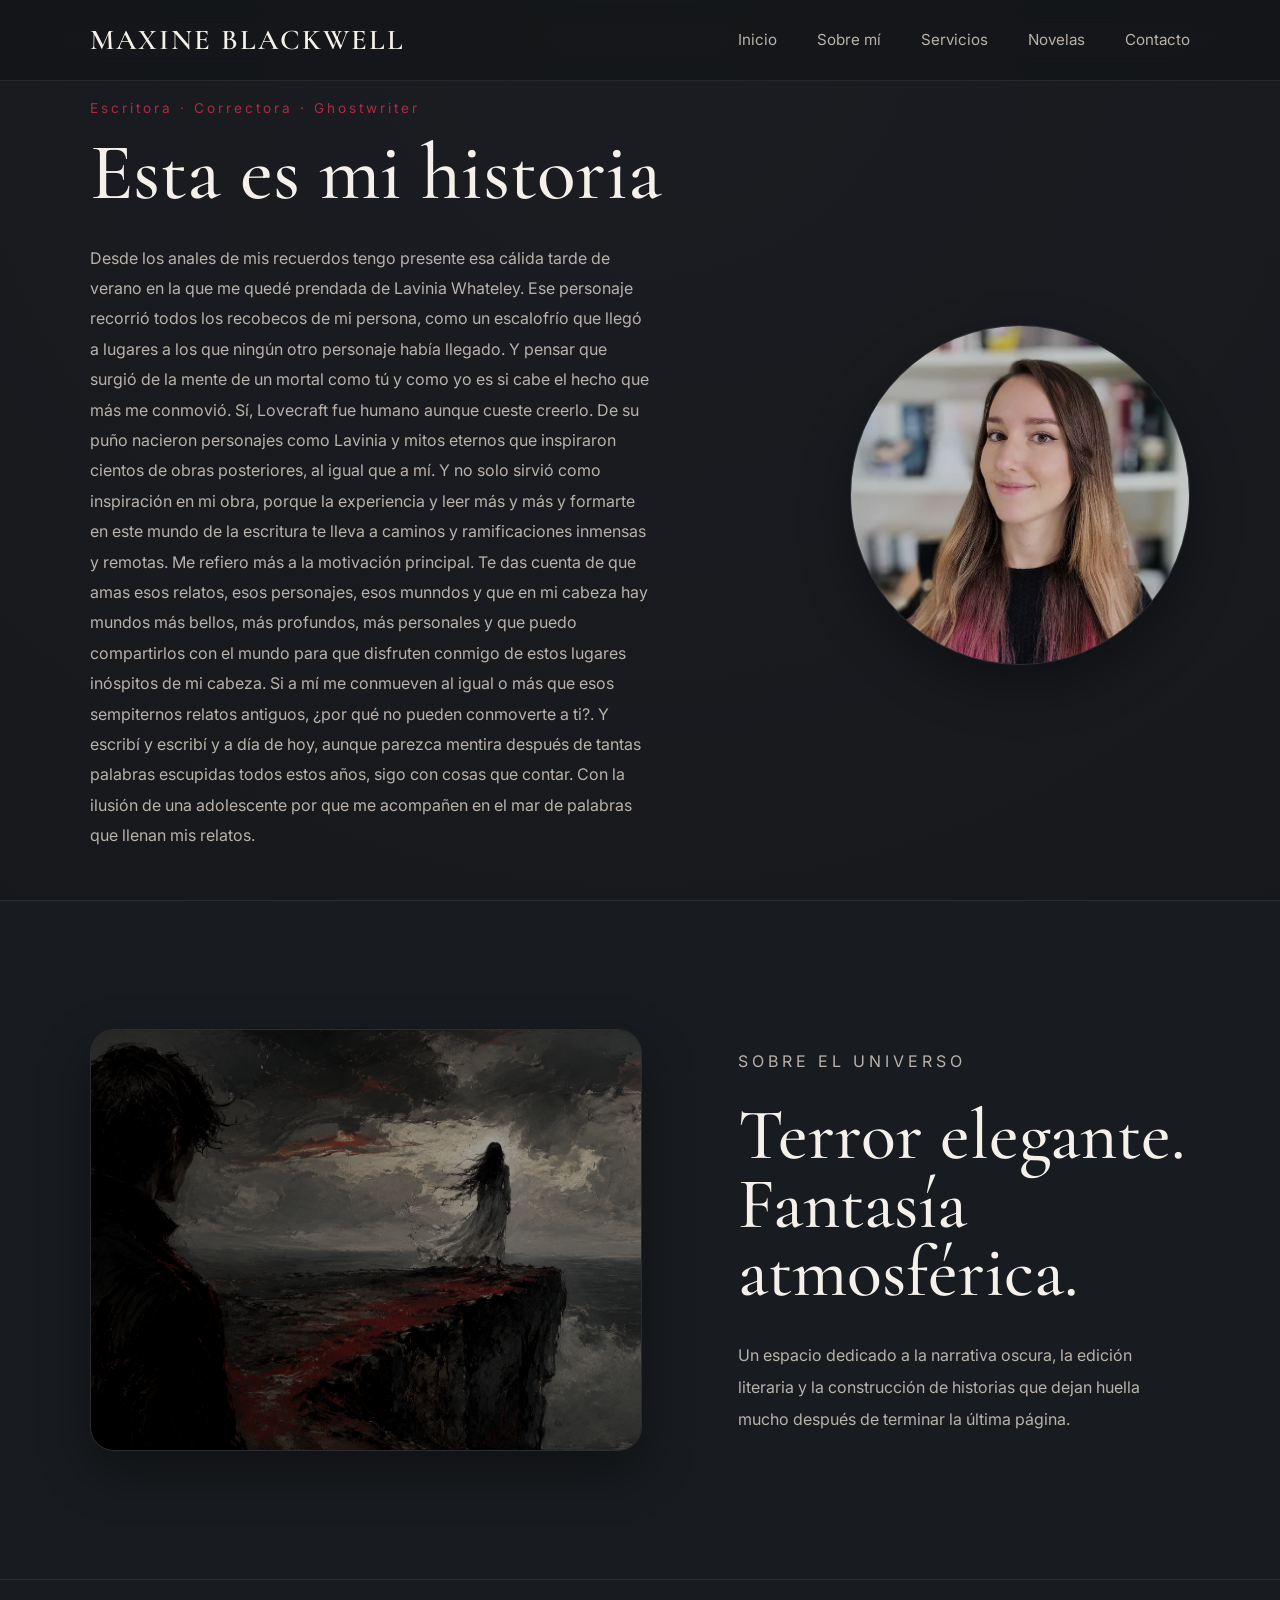
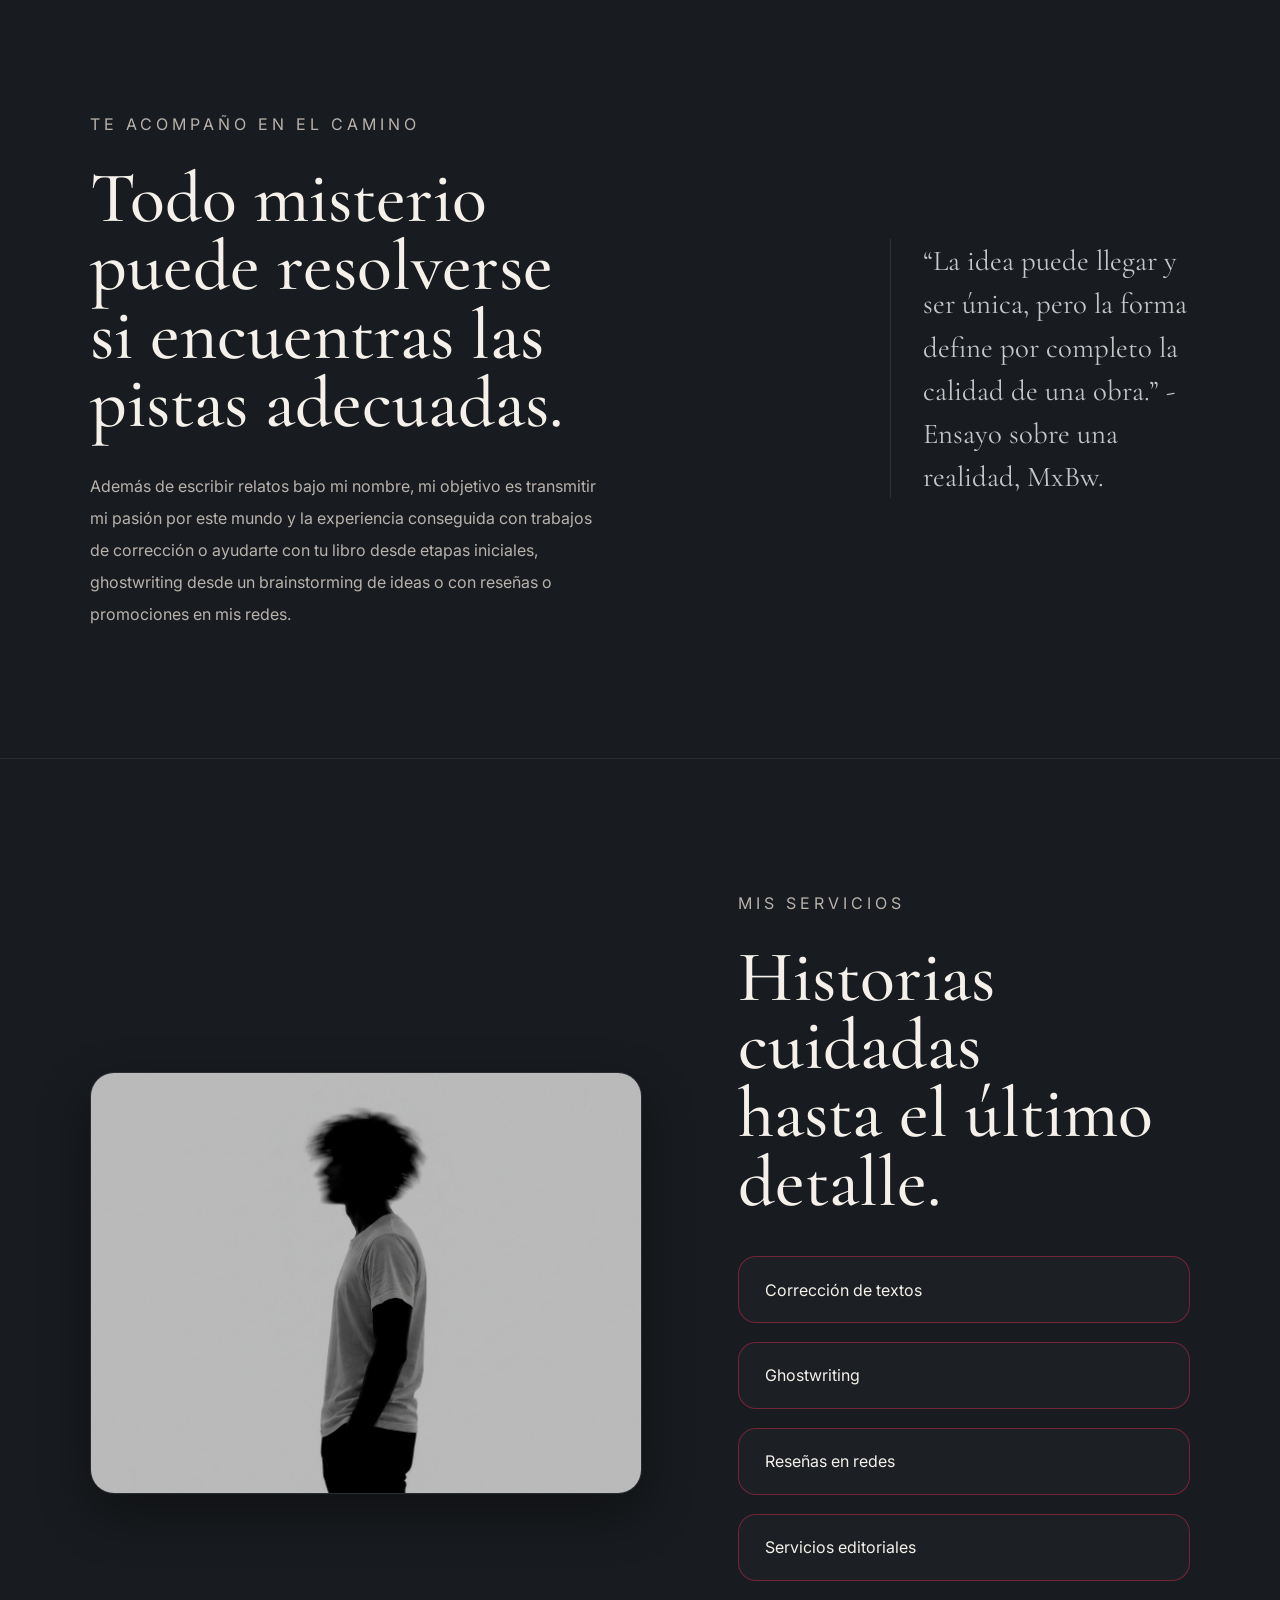
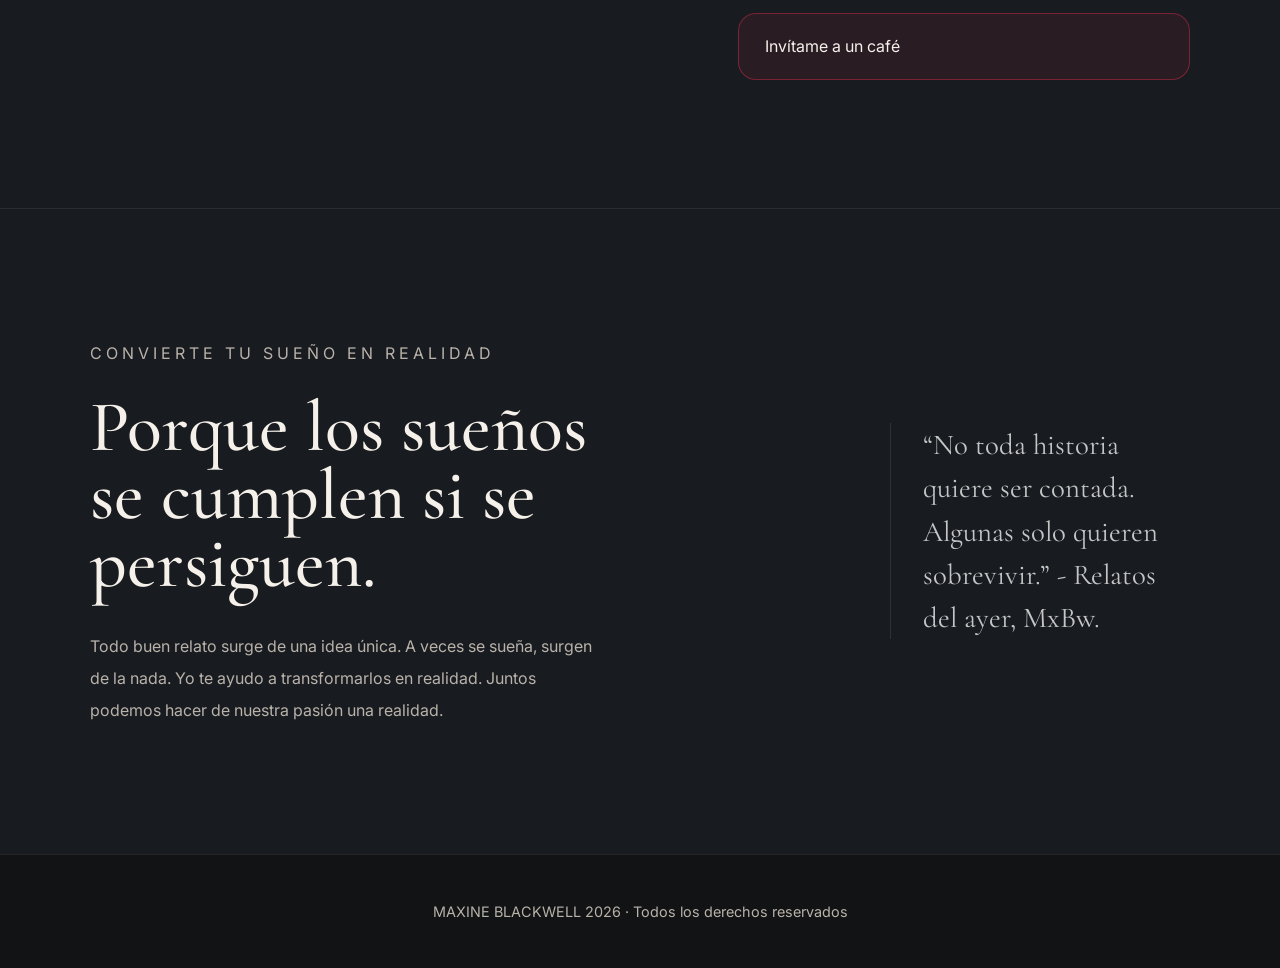
==== contacto.html @ feb0ea84 "Servicios" ====
<!DOCTYPE html>
<html lang="es">
<head>

  <meta charset="UTF-8" />
  <meta name="viewport" content="width=device-width, initial-scale=1.0" />

  <title>Maxine Blackwell</title>

  <!-- Tipografías -->
  <link rel="preconnect" href="https://fonts.googleapis.com">
  <link rel="preconnect" href="https://fonts.gstatic.com" crossorigin>

  <link href="https://fonts.googleapis.com/css2?family=Cormorant+Garamond:wght@400;500;600&family=Inter:wght@300;400;500;600&display=swap" rel="stylesheet">

  <link rel="stylesheet" href="style.css">

</head>

<body>

  <!-- NAVBAR -->
  <header class="navbar">

    <div class="logo">
      MAXINE BLACKWELL
    </div>

    <nav class="nav-links">
      <a href="/index.html">Inicio</a>
      <a href="/sobre-mi.html">Sobre mí</a>
      <a href="/servicios.html">Servicios</a>
      <a href="/novelas.html">Novelas</a>
      <a href="/contacto.html">Contacto</a>
    </nav>

  </header>


  <!-- HERO -->
  <main class="hero">

    <div class="hero-content">

      <p class="small-title">
        Escritora · Correctora · Ghostwriter
      </p>

      <h1>
        Esta es mi historia
      </h1>

      <p class="description">
        Desde los anales de mis recuerdos tengo presente esa cálida tarde de verano en la que me quedé prendada de Lavinia Whateley. Ese personaje recorrió todos los recobecos de mi persona, como un escalofrío que llegó a lugares a los que ningún otro personaje había llegado. Y pensar que surgió de la mente de un mortal como tú y como yo es si cabe el hecho que más me conmovió. Sí, Lovecraft fue humano aunque cueste creerlo. De su puño nacieron personajes como Lavinia y mitos eternos que inspiraron cientos de obras posteriores, al igual que a mí. Y no solo sirvió como inspiración en mi obra, porque la experiencia y leer más y más y formarte en este mundo de la escritura te lleva a caminos y ramificaciones inmensas y remotas. Me refiero más a la motivación principal. Te das cuenta de que amas esos relatos, esos personajes, esos munndos y que en mi cabeza hay mundos más bellos, más profundos, más personales y que puedo compartirlos con el mundo para que disfruten conmigo de estos lugares inóspitos de mi cabeza. Si a mí me conmueven al igual o más que esos sempiternos relatos antiguos, ¿por qué no pueden conmoverte a ti?. Y escribí y escribí y a día de hoy, aunque parezca mentira después de tantas palabras escupidas todos estos años, sigo con cosas que contar. Con la ilusión de una adolescente por que me acompañen en el mar de palabras que llenan mis relatos.
      </p>


    </div>

    <div class="hero-photo">

      <img src="images/foto-perfil.jpg" alt="Foto de Maxine Blackwell">

    </div>

  </main>


  <!-- SOBRE EL UNIVERSO -->
  <section class="intro-section">

    <div class="intro-grid">

      <div class="intro-image">

        <img src="images/acantilado.png" alt="Paisaje de fantasía oscura">

      </div>

      <div class="intro-text">

        <p class="section-label">
          SOBRE EL UNIVERSO
        </p>

        <h2>
          Terror elegante.<br>
          Fantasía atmosférica.
        </h2>

        <p>
          Un espacio dedicado a la narrativa oscura,
          la edición literaria y la construcción de historias
          que dejan huella mucho después de terminar la última página.
        </p>

      </div>

    </div>

  </section>


  <!-- TE ACOMPAÑO -->
  <section class="intro-section companion-section">

    <div class="intro-text">

      <p class="section-label">
        TE ACOMPAÑO EN EL CAMINO
      </p>

      <h2>
        Todo misterio puede resolverse<br>
        si encuentras las pistas adecuadas.
      </h2>

      <p>
        Además de escribir relatos bajo mi nombre, mi objetivo es transmitir mi pasión por este mundo y la experiencia conseguida con trabajos de corrección o ayudarte con tu libro desde etapas iniciales, ghostwriting desde un brainstorming de ideas o con reseñas o promociones en mis redes.
      </p>

    </div>

    <div class="intro-quote-right">

      <p>
        “La idea puede llegar y ser única,
        pero la forma define por completo la calidad de una obra.” - Ensayo sobre una realidad, MxBw.
      </p>

    </div>

  </section>


  <!-- MIS SERVICIOS -->
  <section class="intro-section services-section">

    <div class="intro-grid">

      <div class="intro-image">

        <img src="images/chico.png" alt="Biblioteca oscura">

      </div>

      <div class="services-content">

        <p class="section-label">
          MIS SERVICIOS
        </p>

        <h2>
          Historias cuidadas<br>
          hasta el último detalle.
        </h2>

        <div class="services-boxes">

          <a href="/servicios.html" class="service-box">
            Corrección de textos
          </a>

          <a href="/servicios.html" class="service-box">
            Ghostwriting
          </a>

          <a href="/servicios.html" class="service-box">
            Reseñas en redes
          </a>

          <a href="/servicios.html" class="service-box">
            Servicios editoriales
          </a>

          <a href="/contacto.html" class="service-box coffee-box">
            Invítame a un café
          </a>

        </div>

      </div>

    </div>

  </section>


  <!-- NUEVA SECCIÓN -->
  <section class="intro-section companion-section">

    <div class="intro-text">

      <p class="section-label">
        CONVIERTE TU SUEÑO EN REALIDAD
      </p>

      <h2>
        Porque los sueños se cumplen si se persiguen.
      </h2>

      <p>
        Todo buen relato surge de una idea única. A veces se sueña, surgen de la nada. Yo te ayudo a transformarlos en realidad. Juntos podemos hacer de nuestra pasión una realidad.
      </p>

    </div>

    <div class="intro-quote-right">

      <p>
        “No toda historia quiere ser contada.
        Algunas solo quieren sobrevivir.” - Relatos del ayer, MxBw.
      </p>

    </div>

  </section>


  <!-- FOOTER -->
  <footer class="footer">

    <p>
      MAXINE BLACKWELL 2026 · Todos los derechos reservados
    </p>

  </footer>

</body>
</html>
---- style.css ----
/* RESET */

*{
  margin: 0;
  padding: 0;
  box-sizing: border-box;
}


/* VARIABLES */

:root{

  --bg-color: #111315;
  --secondary-bg: #181b1f;

  --text-main: #f5f1ea;
  --text-soft: #b9b2aa;

  --accent: #ad2a42;

  --border-color: rgba(255,255,255,0.08);

}


/* BASE */

html{
  scroll-behavior: smooth;
}

body{

  background: radial-gradient(
    circle at top,
    #1b1d22 0%,
    #111315 55%
  );

  color: var(--text-main);

  font-family: 'Inter', sans-serif;

  min-height: 100vh;

  overflow-x: hidden;

  -webkit-font-smoothing: antialiased;
  -moz-osx-font-smoothing: grayscale;

  padding-top: 90px;
}


/* NAVBAR */

.navbar{

  width: 100%;

  display: flex;
  justify-content: space-between;
  align-items: center;

  padding: 1.4rem 7%;

  position: fixed;
  top: 0;
  left: 0;

  backdrop-filter: blur(12px);

  background: rgba(17,19,21,0.55);

  border-bottom: 1px solid var(--border-color);

  z-index: 999;
}


.logo{

  font-family: 'Cormorant Garamond', serif;

  font-size: 1.8rem;
  letter-spacing: 2px;

  font-weight: 600;
}


.nav-links{

  display: flex;
  gap: 2.5rem;
}


.nav-links a{

  position: relative;

  text-decoration: none;

  color: var(--text-soft);

  font-size: 0.95rem;

  transition: 0.3s ease;
}


.nav-links a:hover{

  color: var(--text-main);
}


.nav-links a::after{

  content: '';

  position: absolute;

  left: 0;
  bottom: -6px;

  width: 0%;
  height: 1px;

  background: var(--text-main);

  transition: 0.3s ease;
}


.nav-links a:hover::after{

  width: 100%;
}



/* HERO */

.hero{

  min-height: calc(100vh - 90px);

  display: flex;
  justify-content: space-between;
  align-items: center;

  padding: 0 7%;

  gap: 4rem;
}


.hero-content{

  max-width: 650px;
}


.small-title{

  color: var(--accent);

  letter-spacing: 3px;

  font-size: 0.85rem;

  margin-bottom: 1.2rem;
}


.hero h1{

  font-family: 'Cormorant Garamond', serif;

  font-size: 5rem;

  line-height: 0.95;

  font-weight: 500;

  margin-bottom: 2rem;
}


.description{

  color: var(--text-soft);

  line-height: 1.9;

  max-width: 560px;

  margin-bottom: 2.5rem;
}



/* FOTO HERO */

.hero-photo{

  width: 340px;
  height: 340px;

  border-radius: 50%;

  overflow: hidden;

  border: 1px solid rgba(255,255,255,0.1);

  box-shadow:
    0 20px 50px rgba(0,0,0,0.35);
}


.hero-photo img{

  width: 100%;
  height: 100%;

  object-fit: cover;

  display: block;

  filter:
    brightness(0.85)
    contrast(1.05);
}



/* BOTONES */

.hero-buttons{

  display: flex;
  gap: 1rem;
}


.btn{

  padding: 1rem 2rem;

  text-decoration: none;

  border-radius: 100px;

  transition: 0.3s ease;

  font-size: 0.95rem;
}


.primary-btn{

  background: var(--text-main);

  color: var(--bg-color);
}


.primary-btn:hover{

  transform: translateY(-2px);

  opacity: 0.9;
}


.secondary-btn{

  border: 1px solid rgba(255,255,255,0.2);

  color: var(--text-main);
}


.secondary-btn:hover{

  background: var(--text-main);

  color: var(--bg-color);
}



/* SECCIONES */

.intro-section{

  padding: 8rem 7%;

  background: var(--secondary-bg);

  border-top: 1px solid var(--border-color);
}


/* GRID REVISTA */

.intro-grid{

  display: grid;

  grid-template-columns: 1.1fr 0.9fr;

  gap: 6rem;

  align-items: center;
}



/* IMAGEN */

.intro-image{

  width: 100%;

  overflow: hidden;

  border-radius: 24px;

  border: 1px solid rgba(255,255,255,0.08);

  box-shadow:
    0 20px 50px rgba(0,0,0,0.35);
}


.intro-image img{

  width: 100%;

  height: 420px;

  object-fit: cover;

  display: block;

  filter:
    brightness(0.72)
    contrast(1.05)
    saturate(0.9);

  transition: transform 0.8s ease;
}


.intro-image:hover img{

  transform: scale(1.03);
}



/* TEXTO */

.intro-text{

  max-width: 520px;
}


.section-label{

  color: var(--accent);

  letter-spacing: 4px;

  font-size: 0.8rem;

  margin-bottom: 1.5rem;
}


.intro-text h2,
.services-content h2{

  font-family: 'Cormorant Garamond', serif;

  font-size: 4.5rem;

  line-height: 0.95;

  margin-bottom: 2rem;

  font-weight: 500;
}


.intro-text p,
.services-content p{

  color: var(--text-soft);

  line-height: 2;

  font-size: 1rem;
}



/* TE ACOMPAÑO */

.companion-section{

  display: flex;
  justify-content: space-between;
  align-items: center;

  gap: 4rem;
}


.intro-quote-right{

  max-width: 300px;

  padding-left: 2rem;

  border-left: 1px solid rgba(255,255,255,0.1);
}


.intro-quote-right p{

  font-family: 'Cormorant Garamond', serif;

  font-size: 1.8rem;

  line-height: 1.5;

  color: rgba(255,255,255,0.75);
}



/* SERVICIOS */

.services-content{

  width: 100%;
}


.services-boxes{

  display: flex;
  flex-direction: column;

  gap: 1.2rem;

  margin-top: 2.5rem;
}


.service-box{

  width: 100%;

  padding: 1.4rem 1.6rem;

  border: 1px solid rgba(173,42,66,0.6);

  border-radius: 18px;

  background: rgba(255,255,255,0.02);

  text-decoration: none;

  color: var(--text-main);

  font-size: 1rem;

  transition:
    transform 0.3s ease,
    border 0.3s ease,
    background 0.3s ease,
    box-shadow 0.3s ease;
}


.service-box:hover{

  transform: scale(1.03);

  border: 1px solid var(--accent);

  background: rgba(173,42,66,0.08);

  box-shadow:
    0 10px 30px rgba(173,42,66,0.15);
}


.coffee-box{

  margin-top: 0.8rem;

  background: rgba(173,42,66,0.12);
}



/* FOOTER */

.footer{

  padding: 3rem 7%;

  text-align: center;

  border-top: 1px solid var(--border-color);

  background: rgba(17,19,21,0.6);

  color: var(--text-soft);

  font-size: 0.9rem;
}



/* RESPONSIVE */

@media(max-width: 1100px){

  .intro-grid{

    grid-template-columns: 1fr;

    gap: 3rem;
  }

  .intro-text{

    max-width: 100%;
  }

}


@media(max-width: 1000px){

  .hero{

    flex-direction: column;

    justify-content: center;

    padding-top: 4rem;

    text-align: center;
  }

  .hero-buttons{

    justify-content: center;
  }

  .hero h1{

    font-size: 4rem;
  }

  .hero-photo{

    width: 260px;
    height: 260px;
  }

  .companion-section{

    flex-direction: column;

    text-align: center;
  }

  .intro-quote-right{

    border-left: none;

    border-top: 1px solid rgba(255,255,255,0.1);

    padding-top: 2rem;
    padding-left: 0;
  }

}


@media(max-width: 700px){

  .navbar{

    flex-direction: column;

    gap: 1rem;
  }

  .nav-links{

    gap: 1.2rem;

    flex-wrap: wrap;

    justify-content: center;
  }

  .hero h1{

    font-size: 3rem;
  }

  .intro-text h2,
  .services-content h2{

    font-size: 3rem;
  }

  .intro-image img{

    height: 260px;
  }

  .hero-photo{

    width: 220px;
    height: 220px;
  }

}
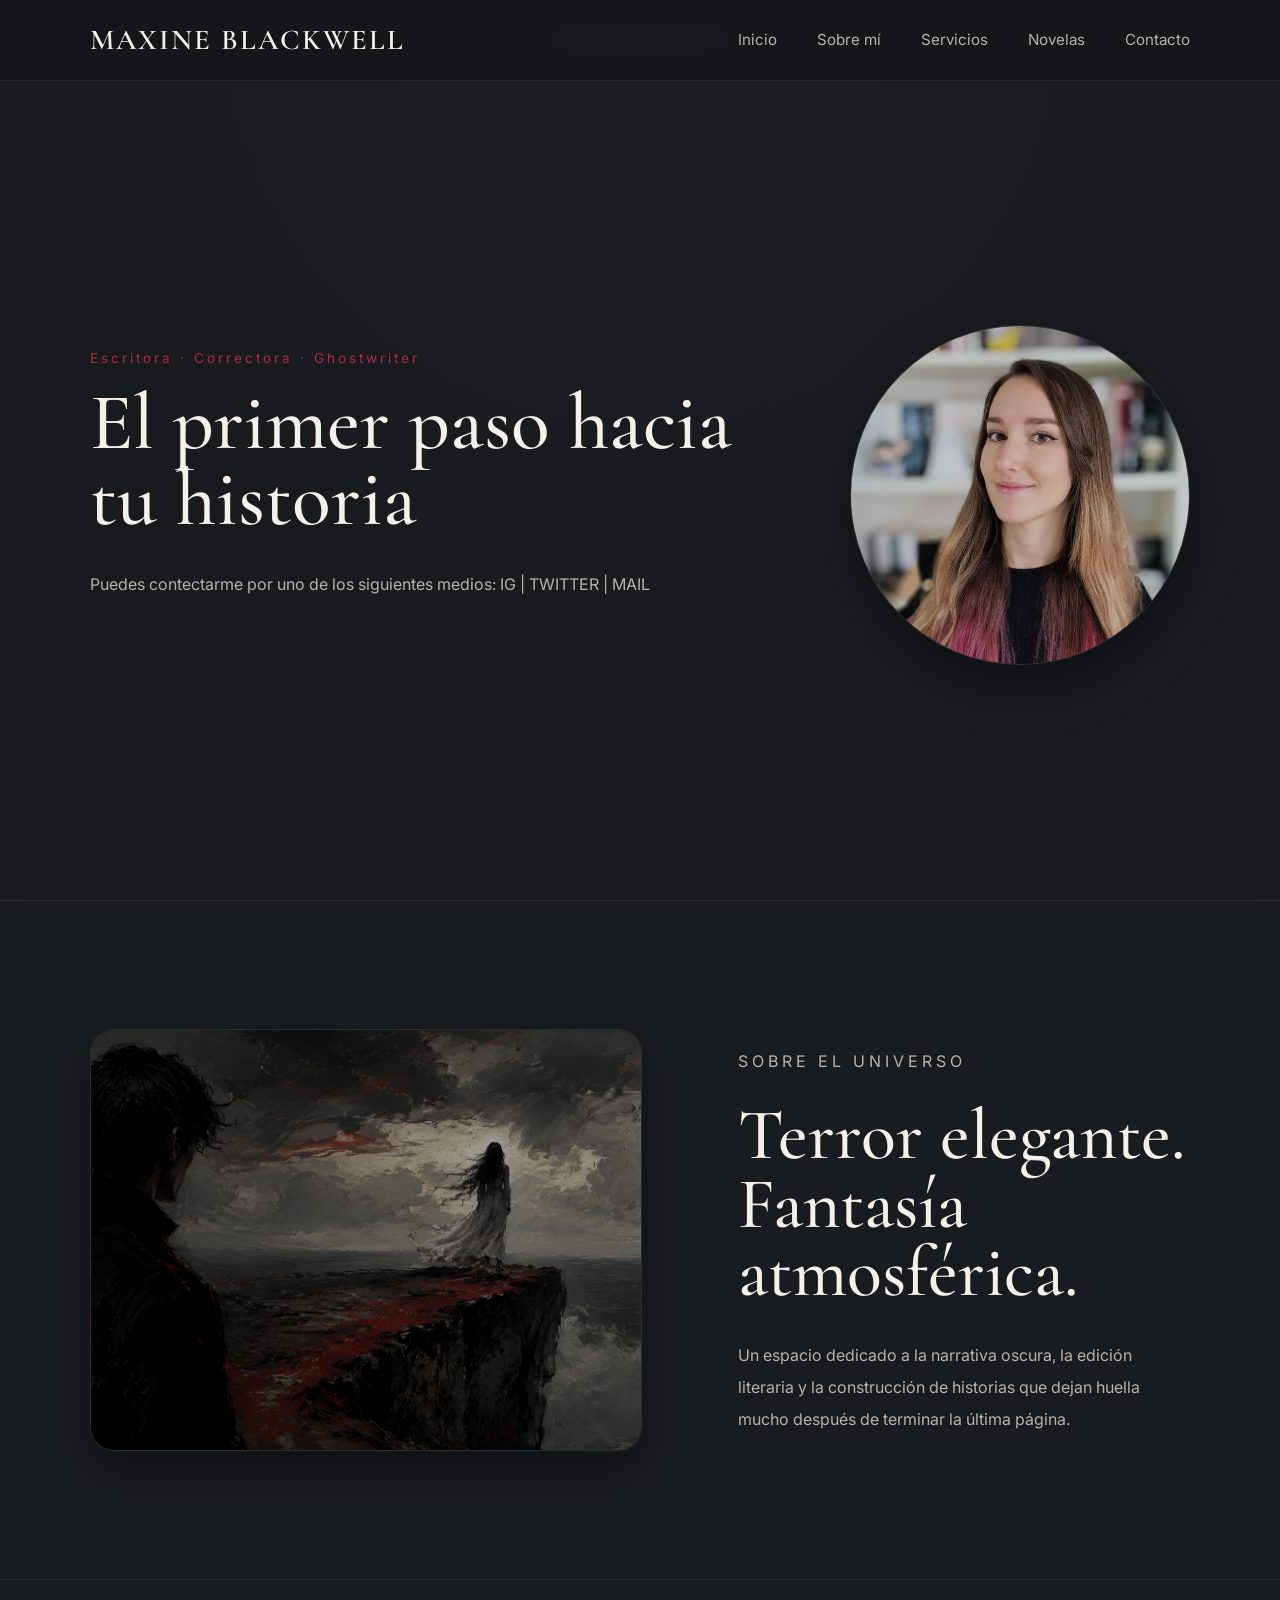
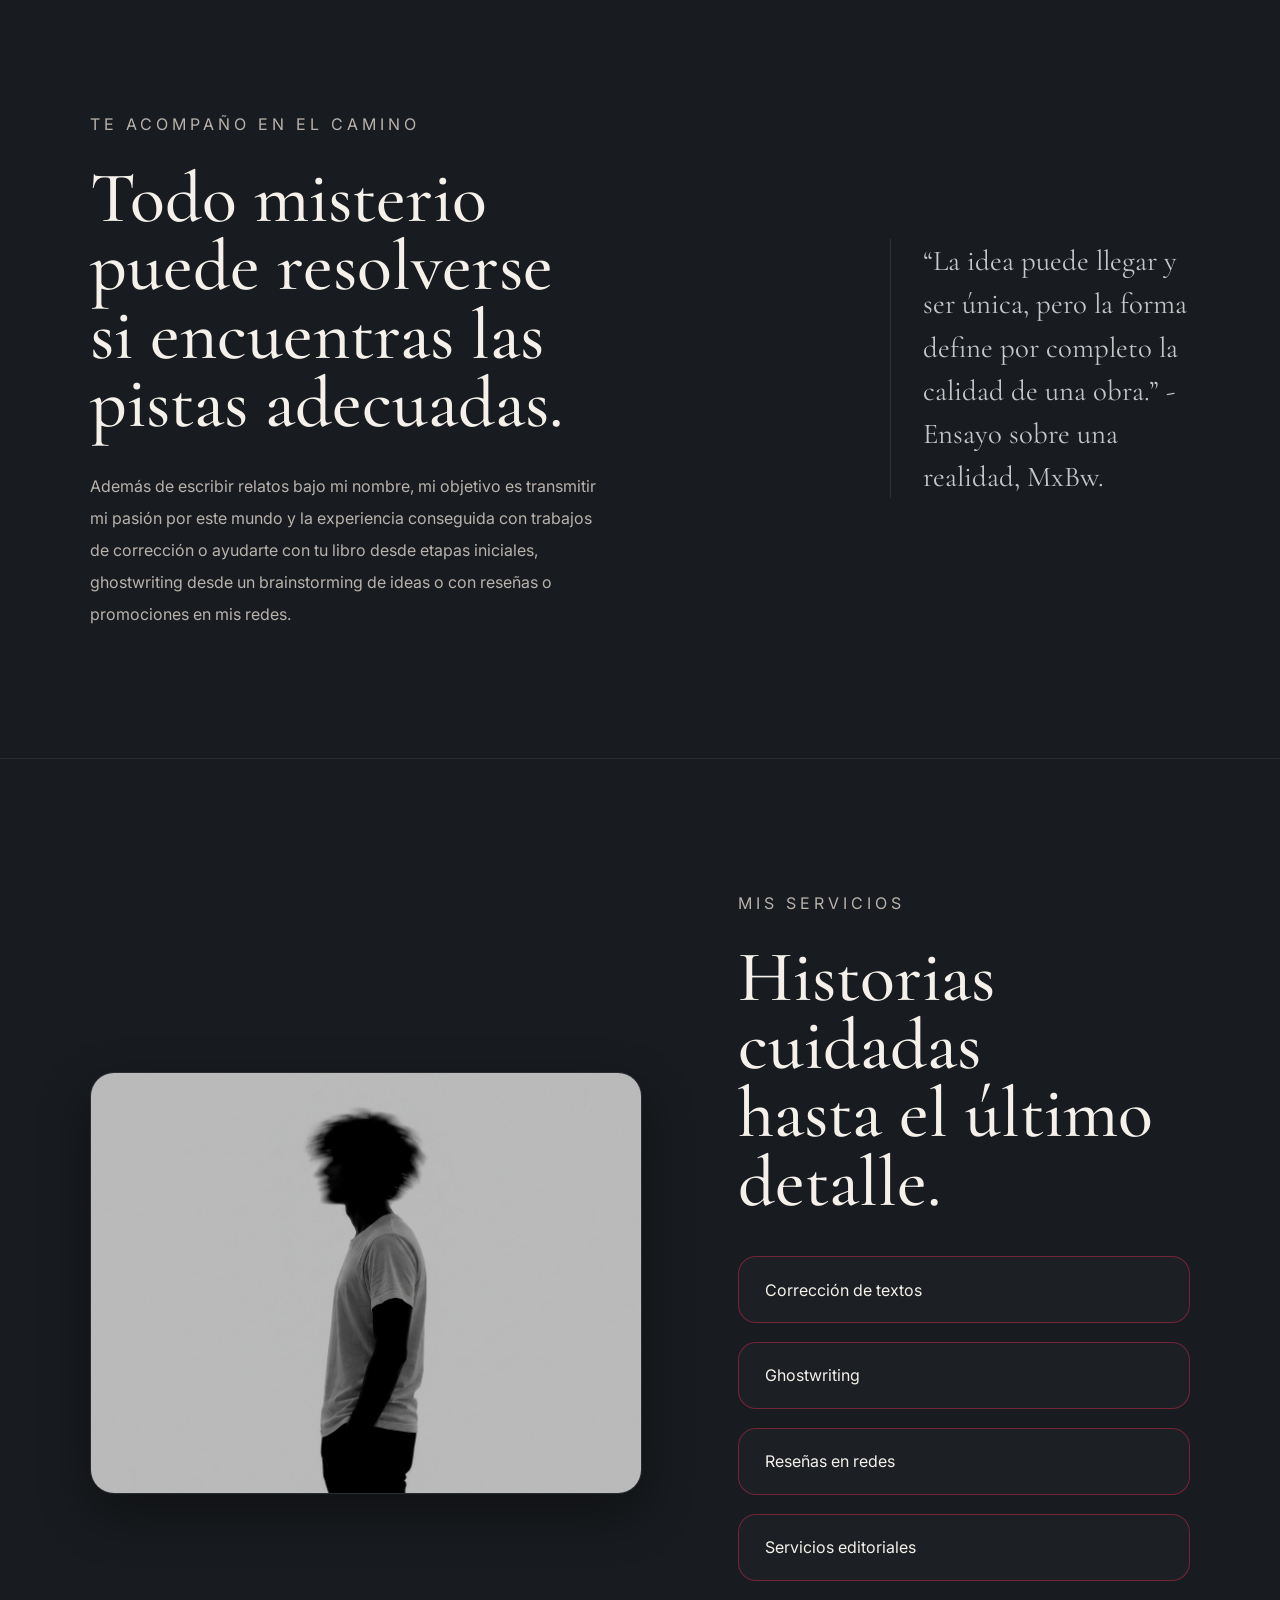
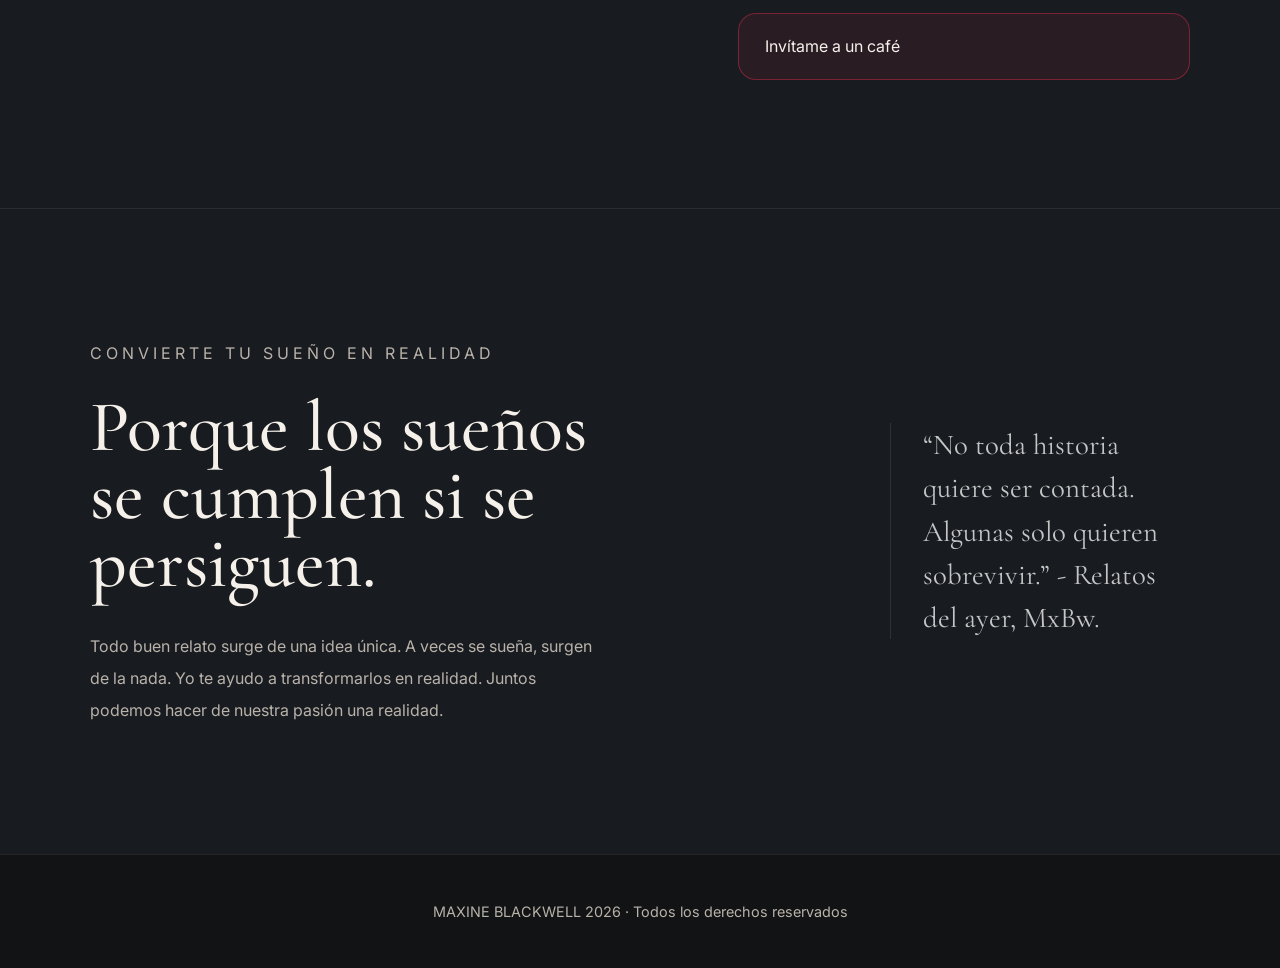
==== commit a7008816: "Novelas, contacto" ====
--- a/contacto.html
+++ b/contacto.html
@@ -47,11 +47,11 @@
       </p>
 
       <h1>
-        Esta es mi historia
+        El primer paso hacia tu historia
       </h1>
 
       <p class="description">
-        Desde los anales de mis recuerdos tengo presente esa cálida tarde de verano en la que me quedé prendada de Lavinia Whateley. Ese personaje recorrió todos los recobecos de mi persona, como un escalofrío que llegó a lugares a los que ningún otro personaje había llegado. Y pensar que surgió de la mente de un mortal como tú y como yo es si cabe el hecho que más me conmovió. Sí, Lovecraft fue humano aunque cueste creerlo. De su puño nacieron personajes como Lavinia y mitos eternos que inspiraron cientos de obras posteriores, al igual que a mí. Y no solo sirvió como inspiración en mi obra, porque la experiencia y leer más y más y formarte en este mundo de la escritura te lleva a caminos y ramificaciones inmensas y remotas. Me refiero más a la motivación principal. Te das cuenta de que amas esos relatos, esos personajes, esos munndos y que en mi cabeza hay mundos más bellos, más profundos, más personales y que puedo compartirlos con el mundo para que disfruten conmigo de estos lugares inóspitos de mi cabeza. Si a mí me conmueven al igual o más que esos sempiternos relatos antiguos, ¿por qué no pueden conmoverte a ti?. Y escribí y escribí y a día de hoy, aunque parezca mentira después de tantas palabras escupidas todos estos años, sigo con cosas que contar. Con la ilusión de una adolescente por que me acompañen en el mar de palabras que llenan mis relatos.
+        Puedes contectarme por uno de los siguientes medios: IG | TWITTER | MAIL
       </p>
 
 
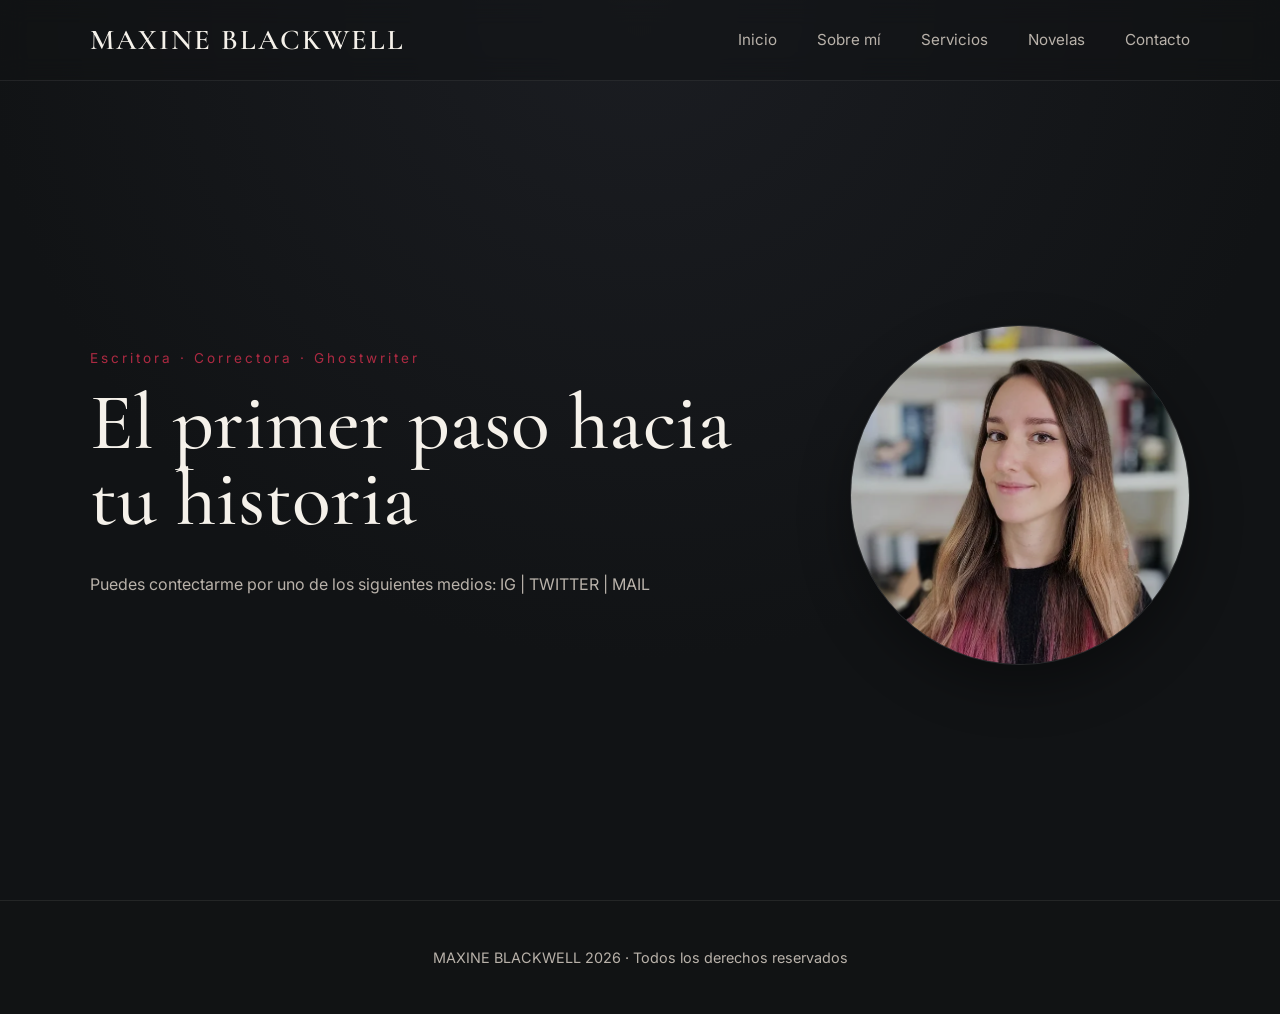
==== commit 6e31894f: "Retirada secciones contactos" ====
--- a/contacto.html
+++ b/contacto.html
@@ -65,158 +65,7 @@
 
   </main>
 
-
-  <!-- SOBRE EL UNIVERSO -->
-  <section class="intro-section">
-
-    <div class="intro-grid">
-
-      <div class="intro-image">
-
-        <img src="images/acantilado.png" alt="Paisaje de fantasía oscura">
-
-      </div>
-
-      <div class="intro-text">
-
-        <p class="section-label">
-          SOBRE EL UNIVERSO
-        </p>
-
-        <h2>
-          Terror elegante.<br>
-          Fantasía atmosférica.
-        </h2>
-
-        <p>
-          Un espacio dedicado a la narrativa oscura,
-          la edición literaria y la construcción de historias
-          que dejan huella mucho después de terminar la última página.
-        </p>
-
-      </div>
-
-    </div>
-
-  </section>
-
-
-  <!-- TE ACOMPAÑO -->
-  <section class="intro-section companion-section">
-
-    <div class="intro-text">
-
-      <p class="section-label">
-        TE ACOMPAÑO EN EL CAMINO
-      </p>
-
-      <h2>
-        Todo misterio puede resolverse<br>
-        si encuentras las pistas adecuadas.
-      </h2>
-
-      <p>
-        Además de escribir relatos bajo mi nombre, mi objetivo es transmitir mi pasión por este mundo y la experiencia conseguida con trabajos de corrección o ayudarte con tu libro desde etapas iniciales, ghostwriting desde un brainstorming de ideas o con reseñas o promociones en mis redes.
-      </p>
-
-    </div>
-
-    <div class="intro-quote-right">
-
-      <p>
-        “La idea puede llegar y ser única,
-        pero la forma define por completo la calidad de una obra.” - Ensayo sobre una realidad, MxBw.
-      </p>
-
-    </div>
-
-  </section>
-
-
-  <!-- MIS SERVICIOS -->
-  <section class="intro-section services-section">
-
-    <div class="intro-grid">
-
-      <div class="intro-image">
-
-        <img src="images/chico.png" alt="Biblioteca oscura">
-
-      </div>
-
-      <div class="services-content">
-
-        <p class="section-label">
-          MIS SERVICIOS
-        </p>
-
-        <h2>
-          Historias cuidadas<br>
-          hasta el último detalle.
-        </h2>
-
-        <div class="services-boxes">
-
-          <a href="/servicios.html" class="service-box">
-            Corrección de textos
-          </a>
-
-          <a href="/servicios.html" class="service-box">
-            Ghostwriting
-          </a>
-
-          <a href="/servicios.html" class="service-box">
-            Reseñas en redes
-          </a>
-
-          <a href="/servicios.html" class="service-box">
-            Servicios editoriales
-          </a>
-
-          <a href="/contacto.html" class="service-box coffee-box">
-            Invítame a un café
-          </a>
-
-        </div>
-
-      </div>
-
-    </div>
-
-  </section>
-
-
-  <!-- NUEVA SECCIÓN -->
-  <section class="intro-section companion-section">
-
-    <div class="intro-text">
-
-      <p class="section-label">
-        CONVIERTE TU SUEÑO EN REALIDAD
-      </p>
-
-      <h2>
-        Porque los sueños se cumplen si se persiguen.
-      </h2>
-
-      <p>
-        Todo buen relato surge de una idea única. A veces se sueña, surgen de la nada. Yo te ayudo a transformarlos en realidad. Juntos podemos hacer de nuestra pasión una realidad.
-      </p>
-
-    </div>
-
-    <div class="intro-quote-right">
-
-      <p>
-        “No toda historia quiere ser contada.
-        Algunas solo quieren sobrevivir.” - Relatos del ayer, MxBw.
-      </p>
-
-    </div>
-
-  </section>
-
-
+  
   <!-- FOOTER -->
   <footer class="footer">
 
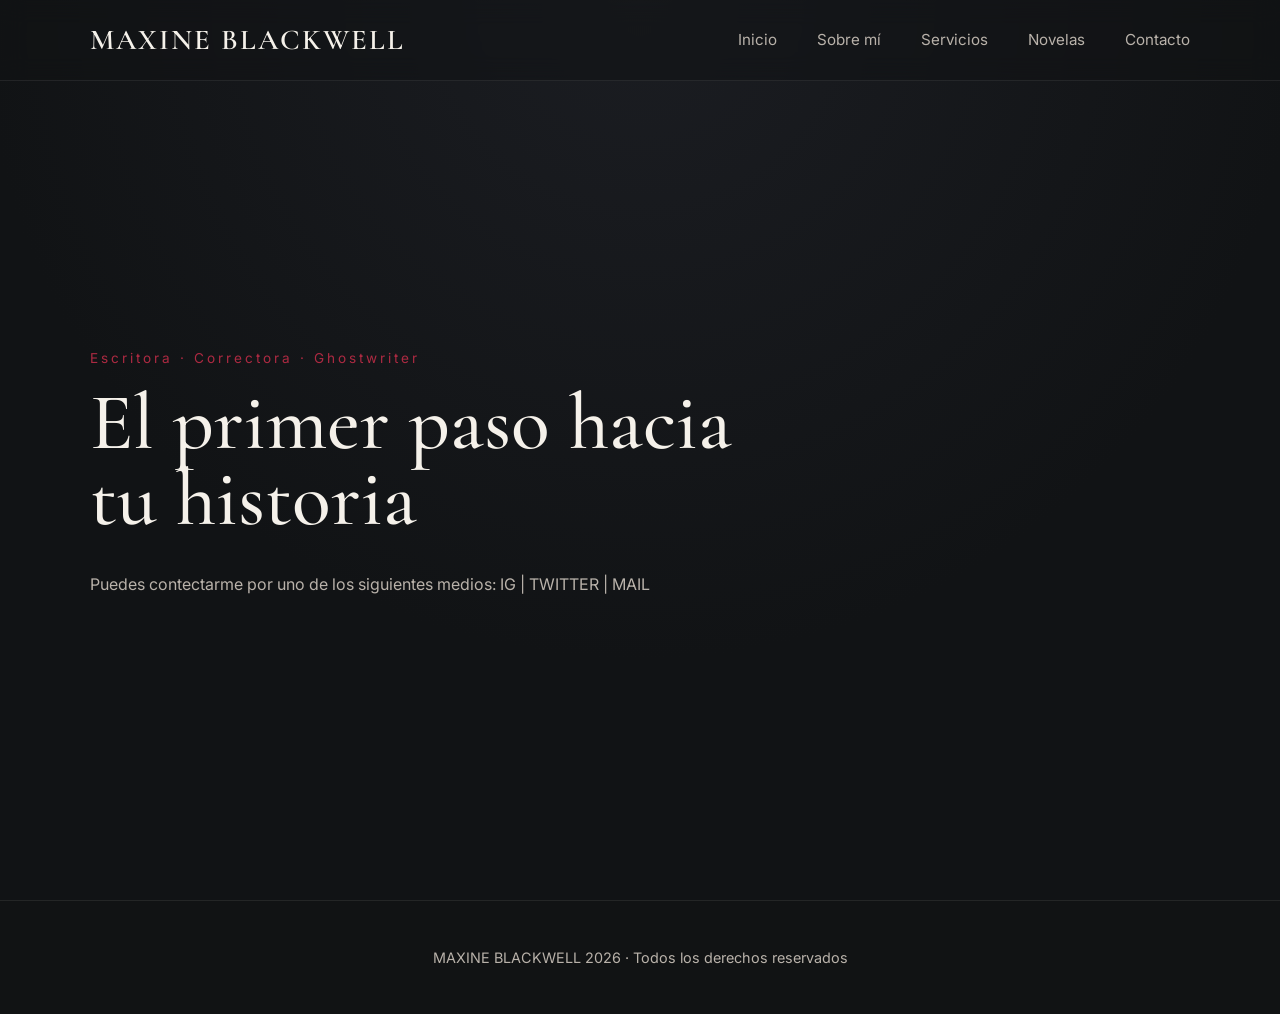
==== commit f79b1c9e: "Edición textual de servicios y retirada de secciones" ====
--- a/contacto.html
+++ b/contacto.html
@@ -57,15 +57,10 @@
 
     </div>
 
-    <div class="hero-photo">
-
-      <img src="images/foto-perfil.jpg" alt="Foto de Maxine Blackwell">
-
-    </div>
 
   </main>
 
-  
+
   <!-- FOOTER -->
   <footer class="footer">
 
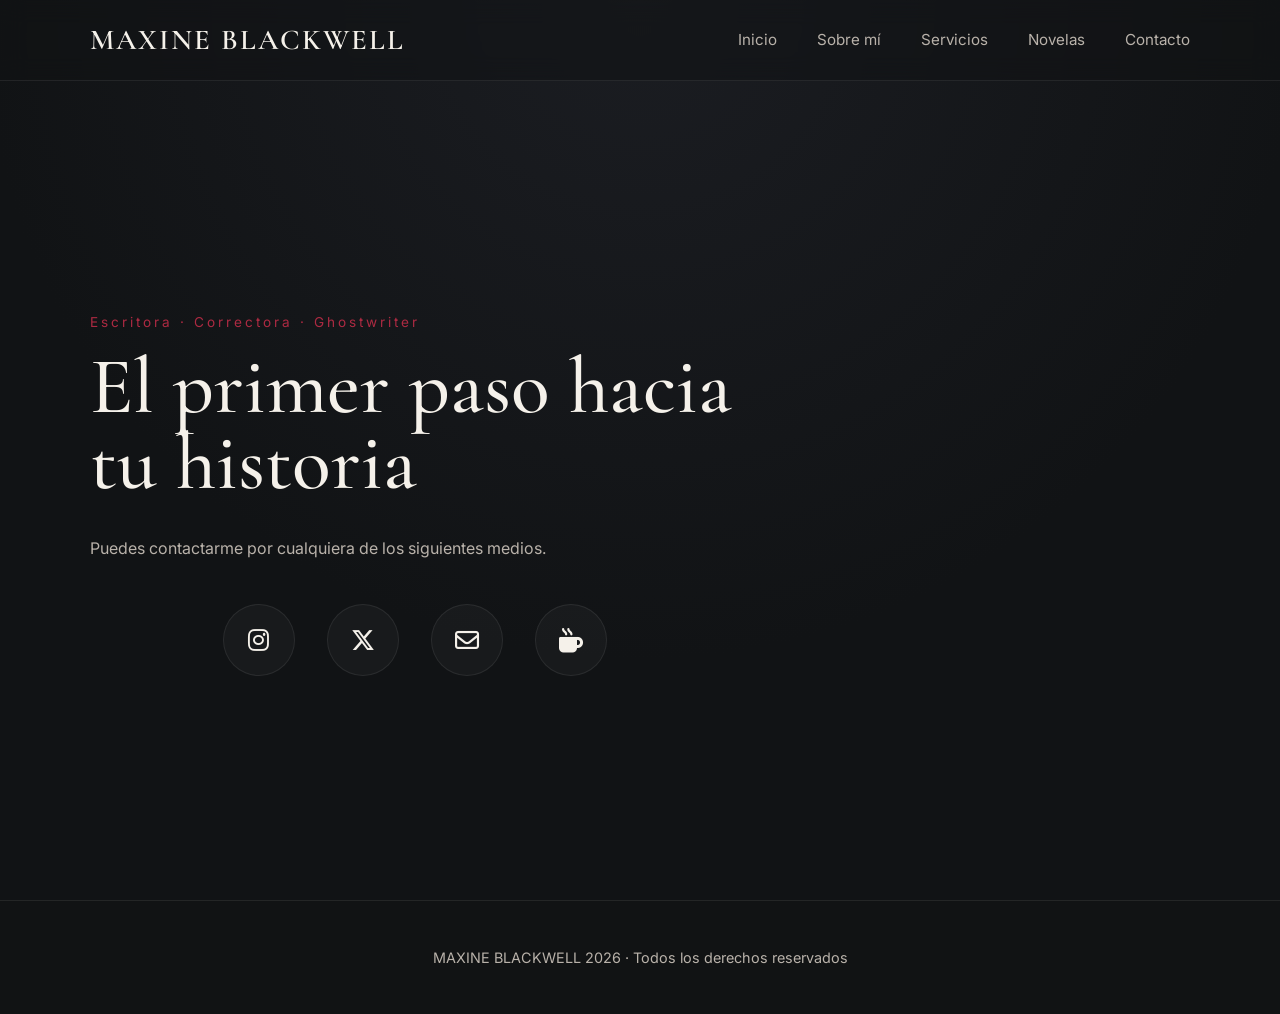
==== commit a9a1dd7e: "Contactos" ====
--- a/contacto.html
+++ b/contacto.html
@@ -12,6 +12,9 @@
   <link rel="preconnect" href="https://fonts.gstatic.com" crossorigin>
 
   <link href="https://fonts.googleapis.com/css2?family=Cormorant+Garamond:wght@400;500;600&family=Inter:wght@300;400;500;600&display=swap" rel="stylesheet">
+
+  <!-- ICONOS -->
+  <link rel="stylesheet" href="https://cdnjs.cloudflare.com/ajax/libs/font-awesome/6.5.1/css/all.min.css">
 
   <link rel="stylesheet" href="style.css">
 
@@ -51,12 +54,30 @@
       </h1>
 
       <p class="description">
-        Puedes contectarme por uno de los siguientes medios: IG | TWITTER | MAIL
+        Puedes contactarme por cualquiera de los siguientes medios.
       </p>
 
+      <div class="social-icons">
+
+        <a href="#" class="social-icon">
+          <i class="fa-brands fa-instagram"></i>
+        </a>
+
+        <a href="#" class="social-icon">
+          <i class="fa-brands fa-x-twitter"></i>
+        </a>
+
+        <a href="#" class="social-icon">
+          <i class="fa-regular fa-envelope"></i>
+        </a>
+
+        <a href="#" class="social-icon">
+          <i class="fa-solid fa-mug-hot"></i>
+        </a>
+
+      </div>
 
     </div>
-
 
   </main>
 
--- a/style.css
+++ b/style.css
@@ -511,6 +511,64 @@
 }
 
 
+/* ICONOS */
+
+.social-icons{
+
+  display: flex;
+
+  justify-content: center;
+  align-items: center;
+
+  gap: 2rem;
+
+  flex-wrap: wrap;
+}
+
+
+.social-icon{
+
+  width: 72px;
+  height: 72px;
+
+  display: flex;
+  justify-content: center;
+  align-items: center;
+
+  border-radius: 50%;
+
+  text-decoration: none;
+
+  color: var(--text-main);
+
+  background: rgba(255,255,255,0.03);
+
+  border: 1px solid rgba(255,255,255,0.08);
+
+  font-size: 1.5rem;
+
+  transition:
+    transform 0.3s ease,
+    background 0.3s ease,
+    border 0.3s ease,
+    box-shadow 0.3s ease;
+}
+
+
+.social-icon:hover{
+
+  transform: translateY(-4px);
+
+  background: rgba(173,42,66,0.08);
+
+  border: 1px solid rgba(173,42,66,0.5);
+
+  box-shadow:
+    0 10px 30px rgba(173,42,66,0.18);
+
+  color: var(--text-main);
+}
+
 
 /* FOOTER */
 
@@ -639,4 +697,17 @@
     height: 220px;
   }
 
+  .social-icons{
+
+  gap: 1.2rem;
+}
+
+.social-icon{
+
+  width: 62px;
+  height: 62px;
+
+  font-size: 1.3rem;
+}
+
 }
